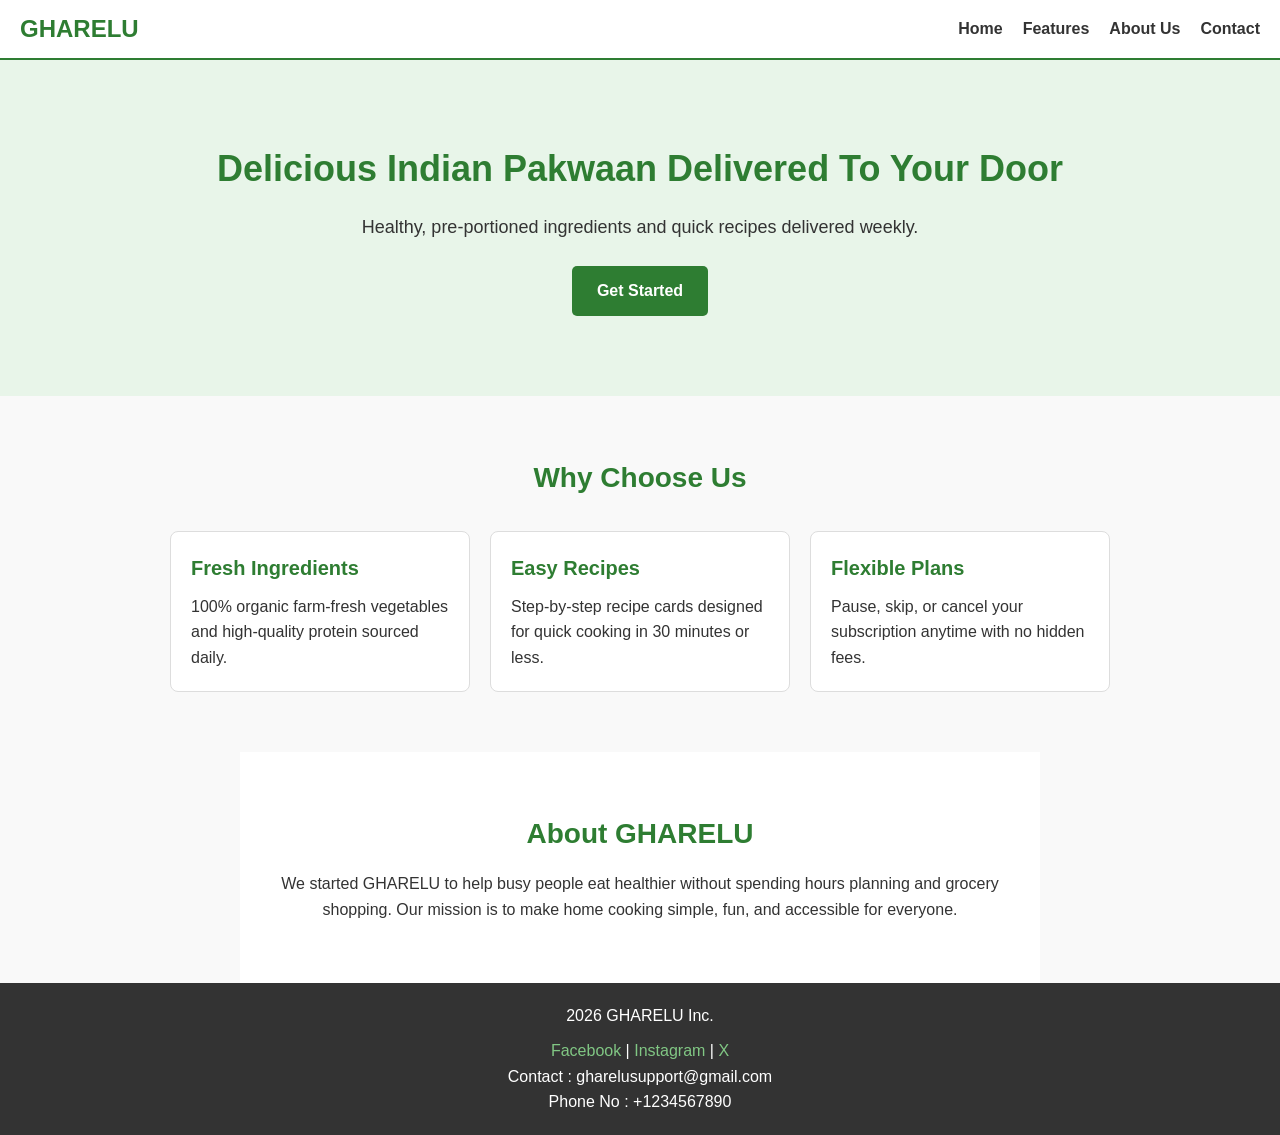
==== index.html @ 24678225 "Add files via upload" ====
<!DOCTYPE html>
<html lang="en">
<head>
  <meta charset="UTF-8">
  <meta name="viewport" content="width=device-width, initial-scale=1.0">
  <title>GHARELU - Healthy Meal Kits</title>
  <link rel="stylesheet" href="style.css">
</head>
<body>

  <!-- Sticky Navigation Bar -->
  <header class="navbar">
    <div class="logo">GHARELU</div>
    <nav>
      <ul class="nav-links">
        <li><a href="#hero">Home</a></li>
        <li><a href="#features">Features</a></li>
        <li><a href="#about">About Us</a></li>
        <li><a href="#contact">Contact</a></li>
      </ul>
    </nav>
  </header>

  <!-- Hero Section -->
  <section id="hero" class="hero">
    <div class="hero-content">
      <h1>Delicious Indian Pakwaan Delivered To Your Door</h1>
      <p>Healthy, pre-portioned ingredients and quick recipes delivered weekly.</p>
      <a href="#features" class="cta-btn">Get Started</a>
    </div>
  </section>

  <!-- Section 1: Features -->
  <section id="features" class="features">
    <h2>Why Choose Us</h2>
    <div class="cards-container">
      <div class="card">
        <h3>Fresh Ingredients</h3>
        <p>100% organic farm-fresh vegetables and high-quality protein sourced daily.</p>
      </div>
      <div class="card">
        <h3>Easy Recipes</h3>
        <p>Step-by-step recipe cards designed for quick cooking in 30 minutes or less.</p>
      </div>
      <div class="card">
        <h3>Flexible Plans</h3>
        <p>Pause, skip, or cancel your subscription anytime with no hidden fees.</p>
      </div>
    </div>
  </section>

  <!-- Section 2: About Us -->
  <section id="about" class="about">
    <h2>About GHARELU</h2>
    <p>We started GHARELU to help busy people eat healthier without spending hours planning and grocery shopping. Our mission is to make home cooking simple, fun, and accessible for everyone.</p>
  </section>

  <!-- Footer -->
  <footer id="contact" class="footer">
    <p> 2026 GHARELU Inc.</p>
    <div class="social-links">
      <a href="https://www.facebook.com/watch/">Facebook</a> | 
      <a href="https://www.instagram.com/instagram/?hl=en">Instagram</a> | 
      <a href="https://x.com/Discover">X</a><br>
      <p>Contact : gharelusupport@gmail.com</p>
      <p>Phone No : +1234567890</p>
    </div>
  </footer>

</body>
</html>
---- style.css ----
/* Box sizing resetting to avoid element overlap */
* {
  box-sizing: border-box;
  margin: 0;
  padding: 0;
}

/* Global Styles & Typography */
body {
  font-family: Arial, sans-serif;
  font-size: 16px;
  line-height: 1.6;
  color: #333333;
  background-color: #f9f9f9;
  padding-top: 60px; /* Offset for fixed header */
}

/* Fixed Navigation Bar */
.navbar {
  position: fixed;
  top: 0;
  left: 0;
  width: 100%;
  height: 60px;
  background-color: #ffffff;
  border-bottom: 2px solid #2e7d32;
  display: flex;
  justify-content: space-between;
  align-items: center;
  padding: 0 20px;
  z-index: 1000;
}

.navbar .logo {
  font-size: 24px;
  font-weight: bold;
  color: #2e7d32;
}

.nav-links {
  list-style: none;
  display: flex;
  gap: 20px;
}

.nav-links a {
  text-decoration: none;
  color: #333333;
  font-weight: bold;
}

.nav-links a:hover {
  color: #2e7d32;
}

/* Hero Section */
.hero {
  background-color: #e8f5e9;
  text-align: center;
  padding: 80px 20px;
}

.hero h1 {
  font-size: 36px;
  color: #2e7d32;
  margin-bottom: 15px;
}

.hero p {
  font-size: 18px;
  margin-bottom: 25px;
}

.cta-btn {
  display: inline-block;
  background-color: #2e7d32;
  color: #ffffff;
  padding: 12px 25px;
  text-decoration: none;
  font-size: 16px;
  border-radius: 5px;
  font-weight: bold;
}

.cta-btn:hover {
  background-color: #1b5e20;
}

/* Features Section */
.features {
  padding: 60px 20px;
  text-align: center;
}

.features h2 {
  font-size: 28px;
  margin-bottom: 30px;
  color: #2e7d32;
}

.cards-container {
  display: flex;
  gap: 20px;
  justify-content: center;
  flex-wrap: wrap;
}

.card {
  background-color: #ffffff;
  border: 1px solid #dddddd;
  border-radius: 8px;
  padding: 20px;
  width: 300px;
  text-align: left;
}

.card h3 {
  font-size: 20px;
  margin-bottom: 10px;
  color: #2e7d32;
}

/* About Section */
.about {
  background-color: #ffffff;
  padding: 60px 20px;
  text-align: center;
  max-width: 800px;
  margin: 0 auto;
}

.about h2 {
  font-size: 28px;
  margin-bottom: 15px;
  color: #2e7d32;
}

/* Footer */
.footer {
  background-color: #333333;
  color: #ffffff;
  text-align: center;
  padding: 20px;
}

.footer a {
  color: #81c784;
  text-decoration: none;
}

.footer .social-links {
  margin-top: 10px;
}

/* Responsive Layout Adjustments */
@media (max-width: 600px) {
  .navbar {
    flex-direction: column;
    height: auto;
    padding: 10px;
  }

  body {
    padding-top: 90px;
  }

  .nav-links {
    margin-top: 5px;
    gap: 10px;
  }

  .hero h1 {
    font-size: 28px;
  }

  .cards-container {
    flex-direction: column;
    align-items: center;
  }

  .card {
    width: 100%;
    max-width: 350px;
  }
}
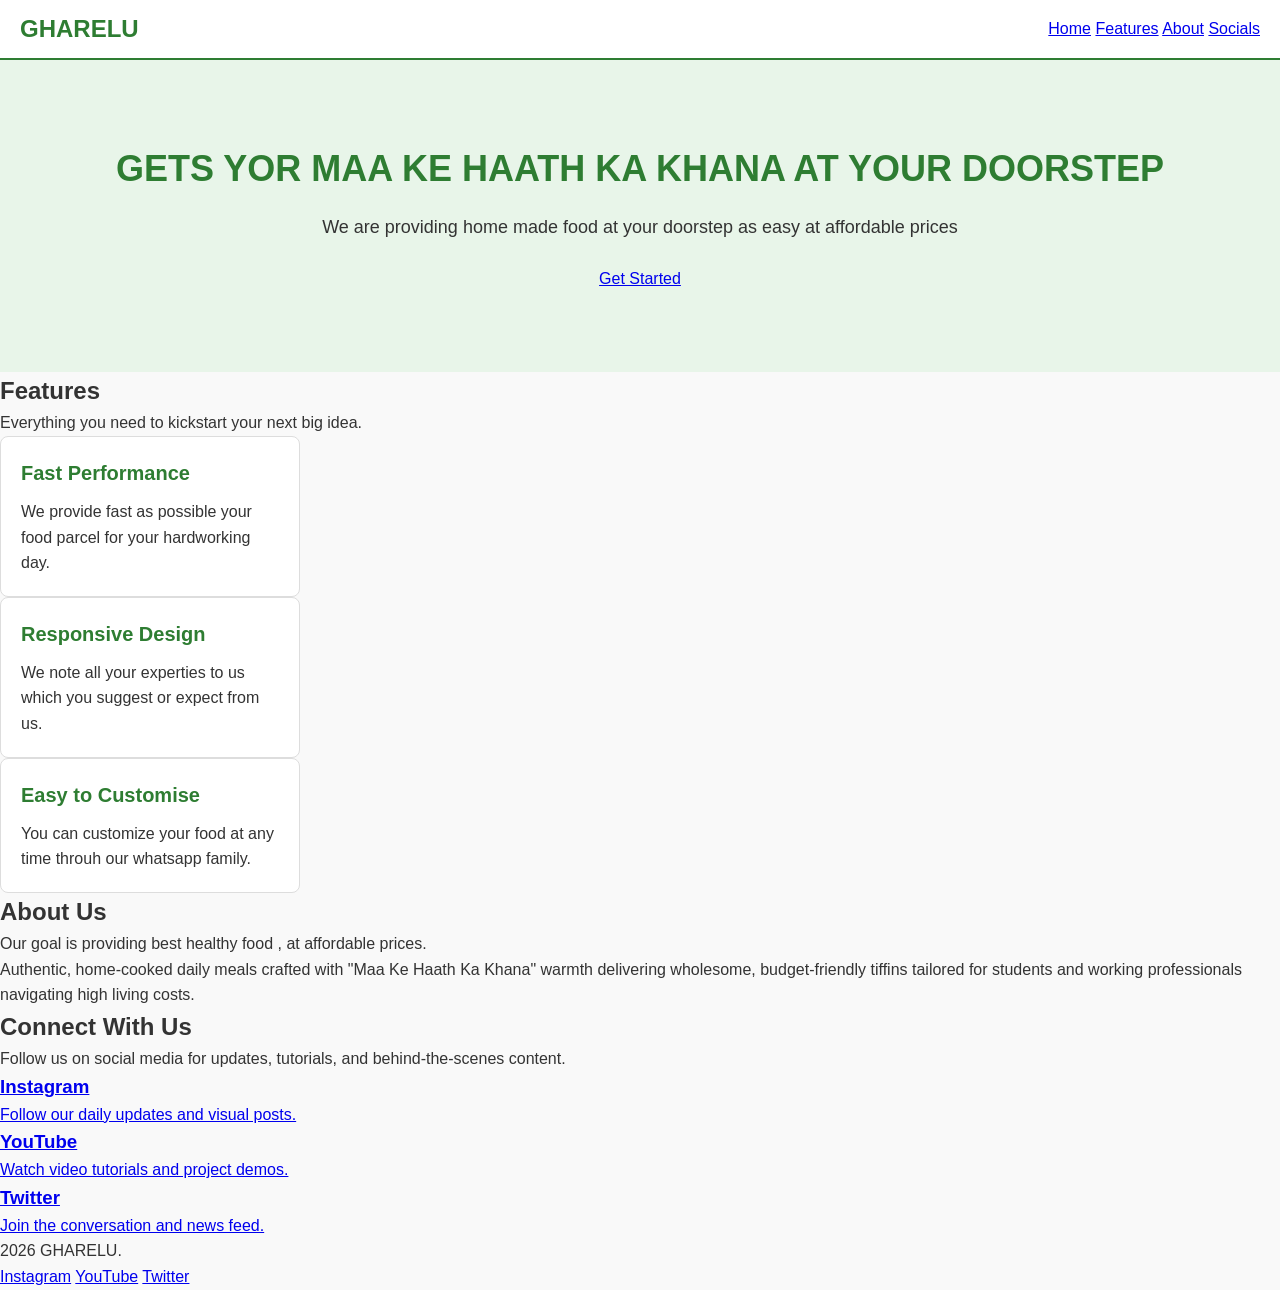
==== commit 1ad25bd2: "Update index.html" ====
--- a/index.html
+++ b/index.html
@@ -3,69 +3,96 @@
 <head>
   <meta charset="UTF-8">
   <meta name="viewport" content="width=device-width, initial-scale=1.0">
-  <title>GHARELU - Healthy Meal Kits</title>
+  <title>Simple Landing Page</title>
   <link rel="stylesheet" href="style.css">
 </head>
 <body>
 
-  <!-- Sticky Navigation Bar -->
+  <!-- Navigation -->
   <header class="navbar">
     <div class="logo">GHARELU</div>
     <nav>
-      <ul class="nav-links">
-        <li><a href="#hero">Home</a></li>
-        <li><a href="#features">Features</a></li>
-        <li><a href="#about">About Us</a></li>
-        <li><a href="#contact">Contact</a></li>
-      </ul>
+      <a href="#hero">Home</a>
+      <a href="#features">Features</a>
+      <a href="#about">About</a>
+      <a href="#contact">Socials</a>
     </nav>
   </header>
 
   <!-- Hero Section -->
-  <section id="hero" class="hero">
-    <div class="hero-content">
-      <h1>Delicious Indian Pakwaan Delivered To Your Door</h1>
-      <p>Healthy, pre-portioned ingredients and quick recipes delivered weekly.</p>
-      <a href="#features" class="cta-btn">Get Started</a>
-    </div>
+  <section id="hero" class="hero section">
+    <h1>GETS YOR MAA KE HAATH KA KHANA AT YOUR DOORSTEP</h1>
+    <p>We are providing home made food at your doorstep as easy at affordable prices</p>
+    <a href="#features" class="btn">Get Started</a>
   </section>
 
-  <!-- Section 1: Features -->
-  <section id="features" class="features">
-    <h2>Why Choose Us</h2>
-    <div class="cards-container">
+  <!-- Features -->
+  <section id="features" class="section">
+    <h2>Features</h2>
+    <p class="section-subtitle">Everything you need to kickstart your next big idea.</p>
+    
+    <div class="card-container">
       <div class="card">
-        <h3>Fresh Ingredients</h3>
-        <p>100% organic farm-fresh vegetables and high-quality protein sourced daily.</p>
+        <h3>Fast Performance</h3>
+        <p>We provide fast as possible your food parcel for your hardworking day.</p>
       </div>
       <div class="card">
-        <h3>Easy Recipes</h3>
-        <p>Step-by-step recipe cards designed for quick cooking in 30 minutes or less.</p>
+        <h3>Responsive Design</h3>
+        <p>We note all your experties to us which you suggest or expect from us.</p>
       </div>
       <div class="card">
-        <h3>Flexible Plans</h3>
-        <p>Pause, skip, or cancel your subscription anytime with no hidden fees.</p>
+        <h3>Easy to Customise</h3>
+        <p>You can customize your food at any time throuh our whatsapp family.</p>
       </div>
     </div>
   </section>
 
-  <!-- Section 2: About Us -->
-  <section id="about" class="about">
-    <h2>About GHARELU</h2>
-    <p>We started GHARELU to help busy people eat healthier without spending hours planning and grocery shopping. Our mission is to make home cooking simple, fun, and accessible for everyone.</p>
+  <!-- About Us -->
+  <section id="about" class="section alt-bg">
+    <h2>About Us</h2>
+    <div class="about-content">
+      <p>
+        Our goal is providing best healthy food , at affordable prices.
+      <p>
+Authentic, home-cooked daily meals crafted with "Maa Ke Haath Ka Khana" warmth delivering wholesome, budget-friendly tiffins tailored for students and working professionals navigating high living costs.      </p>
+    </div>
+  </section>
+
+  <!-- Social Media Cards -->
+  <section id="contact" class="section">
+    <h2>Connect With Us</h2>
+    <p class="section-subtitle">Follow us on social media for updates, tutorials, and behind-the-scenes content.</p>
+    
+    <div class="social-card-container">
+      <!-- Instagram Card -->
+      <a href="https://instagram.com" target="_blank" class="social-card insta">
+        <h3>Instagram</h3>
+        <p>Follow our daily updates and visual posts.</p>
+      </a>
+
+      <!-- YouTube Card -->
+      <a href="https://youtube.com" target="_blank" class="social-card youtube">
+        <h3>YouTube</h3>
+        <p>Watch video tutorials and project demos.</p>
+      </a>
+
+      <!-- Twitter / X Card -->
+      <a href="https://twitter.com" target="_blank" class="social-card twitter">
+        <h3>Twitter</h3>
+        <p>Join the conversation and news feed.</p>
+      </a>
+    </div>
   </section>
 
   <!-- Footer -->
-  <footer id="contact" class="footer">
-    <p> 2026 GHARELU Inc.</p>
+  <footer>
+    <p>2026 GHARELU.</p>
     <div class="social-links">
-      <a href="https://www.facebook.com/watch/">Facebook</a> | 
-      <a href="https://www.instagram.com/instagram/?hl=en">Instagram</a> | 
-      <a href="https://x.com/Discover">X</a><br>
-      <p>Contact : gharelusupport@gmail.com</p>
-      <p>Phone No : +1234567890</p>
+      <a href="https://instagram.com" target="_blank">Instagram</a>
+      <a href="https://youtube.com" target="_blank">YouTube</a>
+      <a href="https://twitter.com" target="_blank">Twitter</a>
     </div>
   </footer>
 
 </body>
-</html>+</html>
